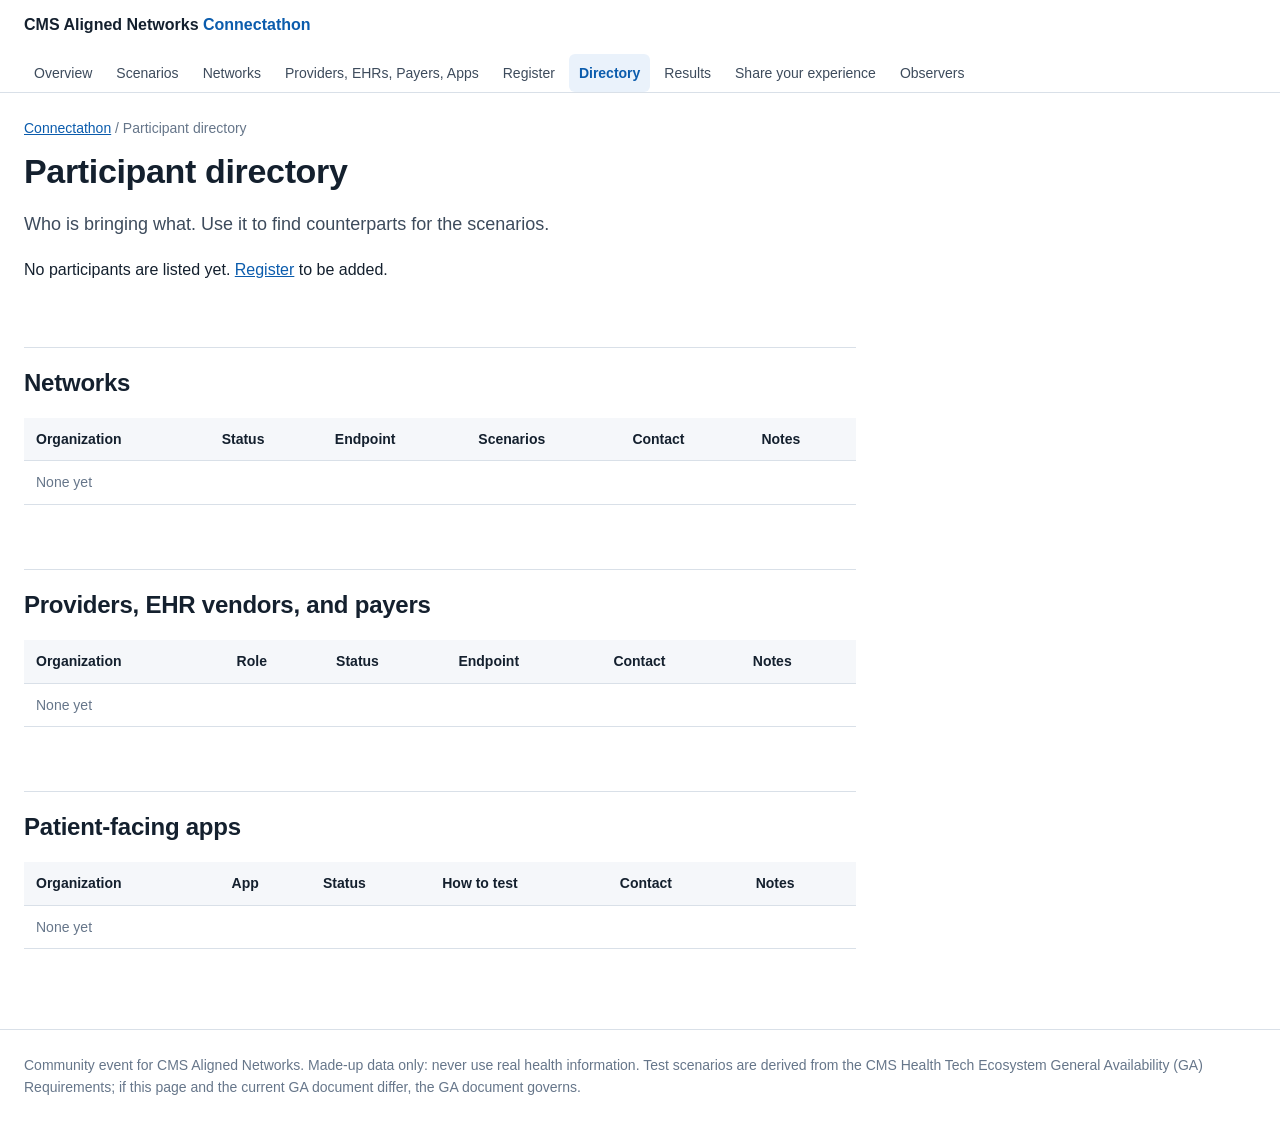
==== directory.html @ 85201ff5 "Add CMS Aligned Networks Connectathon site" ====
<!doctype html>
<html lang="en">
<head>
<meta charset="utf-8">
<meta name="viewport" content="width=device-width, initial-scale=1">
<title>Participant directory | CMS Aligned Networks Connectathon</title>
<link rel="stylesheet" href="site.css">
</head>
<body>
<main class="page"><div class="doc">
<div class="crumb"><a href="index.html">Connectathon</a> / Participant directory</div>
<h1>Participant directory</h1>
<p class="lede">Who is bringing what. Use it to find counterparts for the scenarios.</p>
<p>No participants are listed yet. <a href="register.html">Register</a> to be added.</p>

<h2 id="networks">Networks</h2>
<div class="table-wrap"><table>
  <thead><tr><th>Organization</th><th>Status</th><th>Endpoint</th><th>Scenarios</th><th>Contact</th><th>Notes</th></tr></thead>
  <tbody><tr><td colspan="6" class="muted">None yet</td></tr></tbody>
</table></div>

<h2 id="systems">Providers, EHR vendors, and payers</h2>
<div class="table-wrap"><table>
  <thead><tr><th>Organization</th><th>Role</th><th>Status</th><th>Endpoint</th><th>Contact</th><th>Notes</th></tr></thead>
  <tbody><tr><td colspan="6" class="muted">None yet</td></tr></tbody>
</table></div>

<h2 id="apps">Patient-facing apps</h2>
<div class="table-wrap"><table>
  <thead><tr><th>Organization</th><th>App</th><th>Status</th><th>How to test</th><th>Contact</th><th>Notes</th></tr></thead>
  <tbody><tr><td colspan="6" class="muted">None yet</td></tr></tbody>
</table></div>
</div></main>
<script src="site.js"></script>
</body>
</html>
---- site.css ----
/* CMS Aligned Networks Connectathon: layout modeled on the SMART Health Check-in connectathon pages.
   Design tokens are defined here so the site is fully self-contained. */
:root {
  --brand: #0b5cad;
  --brand-dark: #08437f;
  --brand-tint: #eaf2fb;
  --fg-1: #14202e;
  --fg-2: #3d4b5c;
  --fg-3: #66768a;
  --border: #d9e0e8;
  --bg: #ffffff;
  --bg-soft: #f5f7fa;
  --warn-bg: #fff7e0;
  --warn-border: #e8c76a;
  --font-sans: -apple-system, BlinkMacSystemFont, "Segoe UI", Roboto, Helvetica, Arial, sans-serif;
  --font-mono: ui-monospace, SFMono-Regular, Menlo, Consolas, monospace;
  --fs-sm: 0.875rem; --fs-base: 1rem; --fs-md: 1.125rem; --fs-xl: 1.5rem; --fs-2xl: 2.125rem;
  --lh-tight: 1.2; --lh-normal: 1.6;
  --space-1: 4px; --space-2: 8px; --space-3: 12px; --space-4: 16px; --space-5: 24px; --space-6: 32px; --space-7: 48px; --space-8: 64px;
  --radius-md: 6px;
}
* { box-sizing: border-box; }
body { margin: 0; font-family: var(--font-sans); font-size: var(--fs-base); line-height: var(--lh-normal); color: var(--fg-1); background: var(--bg); -webkit-font-smoothing: antialiased; }
a { color: var(--brand); }

/* Site bar */
.sitebar { border-bottom: 1px solid var(--border); background: var(--bg); position: sticky; top: 0; z-index: 10; }
.sitebar .inner { max-width: 1280px; margin: 0 auto; padding: 0 24px; display: flex; flex-wrap: wrap; align-items: center; gap: 4px 20px; min-height: 56px; }
.sitebar .brand { font-weight: 700; color: var(--fg-1); text-decoration: none; margin-right: auto; padding: 12px 0; }
.sitebar .brand span { color: var(--brand); }
.sitebar nav { display: flex; flex-wrap: wrap; gap: 2px 4px; }
.sitebar nav a { color: var(--fg-2); text-decoration: none; font-size: var(--fs-sm); padding: 8px 10px; border-radius: var(--radius-md); }
.sitebar nav a:hover { background: var(--bg-soft); color: var(--brand); }
.sitebar nav a[aria-current="page"] { color: var(--brand); font-weight: 600; background: var(--brand-tint); }

.page { max-width: 1280px; margin: 0 auto; padding: var(--space-5) 24px var(--space-8); }
@media (max-width: 46rem) { .page { padding: var(--space-4) 16px var(--space-7); } }
.crumb { font-size: var(--fs-sm); color: var(--fg-3); margin-bottom: var(--space-3); }
.doc { max-width: 52rem; }
.doc h1 { font-size: var(--fs-2xl); letter-spacing: -0.01em; line-height: var(--lh-tight); margin: 0 0 var(--space-4); text-wrap: balance; }
.doc h2 { font-size: var(--fs-xl); letter-spacing: -0.01em; margin: var(--space-8) 0 var(--space-3); padding-top: var(--space-4); border-top: 1px solid var(--border); text-wrap: balance; scroll-margin-top: 80px; }
.doc h3 { font-size: var(--fs-md); margin: var(--space-6) 0 var(--space-2); }
.doc p, .doc li { max-width: 44rem; }
.doc li { margin: 4px 0; }
.lede { font-size: var(--fs-md); color: var(--fg-2); }
.muted { color: var(--fg-3); }
code { font-family: var(--font-mono); font-size: 0.9em; background: var(--bg-soft); padding: 1px 5px; border-radius: 4px; }

/* TBD marker and notice */
.tbd { display: inline-block; border: 1px dashed var(--fg-3); border-radius: 4px; padding: 0 6px; font-size: 0.9em; color: var(--fg-2); background: var(--bg-soft); }
.notice { border: 1px solid var(--warn-border); background: var(--warn-bg); border-radius: var(--radius-md); padding: var(--space-3) var(--space-4); margin: var(--space-4) 0; max-width: 44rem; }
.notice p { margin: 0; }

/* Tables */
.table-wrap { overflow-x: auto; margin: var(--space-4) 0; }
table { border-collapse: collapse; width: 100%; font-size: var(--fs-sm); }
th, td { text-align: left; vertical-align: top; padding: 10px 12px; border-bottom: 1px solid var(--border); }
th { background: var(--bg-soft); font-weight: 600; white-space: nowrap; }
td a { overflow-wrap: anywhere; }

/* Pick your path */
.paths { display: grid; grid-template-columns: repeat(auto-fit, minmax(220px, 1fr)); gap: var(--space-3); margin: var(--space-4) 0; max-width: none; }
.paths a.path { display: block; border: 1px solid var(--border); border-radius: var(--radius-md); padding: var(--space-3) var(--space-4); text-decoration: none; color: var(--fg-1); }
.paths a.path:hover { border-color: var(--brand); }
.paths a.path b { display: block; color: var(--brand); margin-bottom: 2px; }
.paths a.path span { display: block; font-size: var(--fs-sm); color: var(--fg-2); }
.paths a.path em { display: block; margin-top: var(--space-2); font-style: normal; font-size: var(--fs-sm); font-weight: 600; color: var(--brand); }

/* Scenario cards */
.scenario { border: 1px solid var(--border); border-radius: var(--radius-md); padding: var(--space-4) var(--space-5); margin: var(--space-4) 0; max-width: 52rem; }
.scenario h3 { margin: 0 0 var(--space-1); }
.scenario .tag { display: inline-block; font-size: 0.75rem; font-weight: 600; text-transform: uppercase; letter-spacing: 0.04em; color: var(--brand); background: var(--brand-tint); border-radius: 4px; padding: 1px 8px; margin-bottom: var(--space-2); }
.scenario .tag.adv { color: var(--fg-2); background: var(--bg-soft); }
.scenario dl { margin: var(--space-3) 0 0; }
.scenario dt { font-weight: 600; font-size: var(--fs-sm); color: var(--fg-3); margin-top: var(--space-3); text-transform: uppercase; letter-spacing: 0.03em; }
.scenario dd { margin: 2px 0 0; }
.scenario ul { margin: 4px 0; padding-left: 20px; }

.status { font-weight: 600; }
footer { border-top: 1px solid var(--border); color: var(--fg-3); font-size: var(--fs-sm); }
footer .inner { max-width: 1280px; margin: 0 auto; padding: var(--space-5) 24px; }
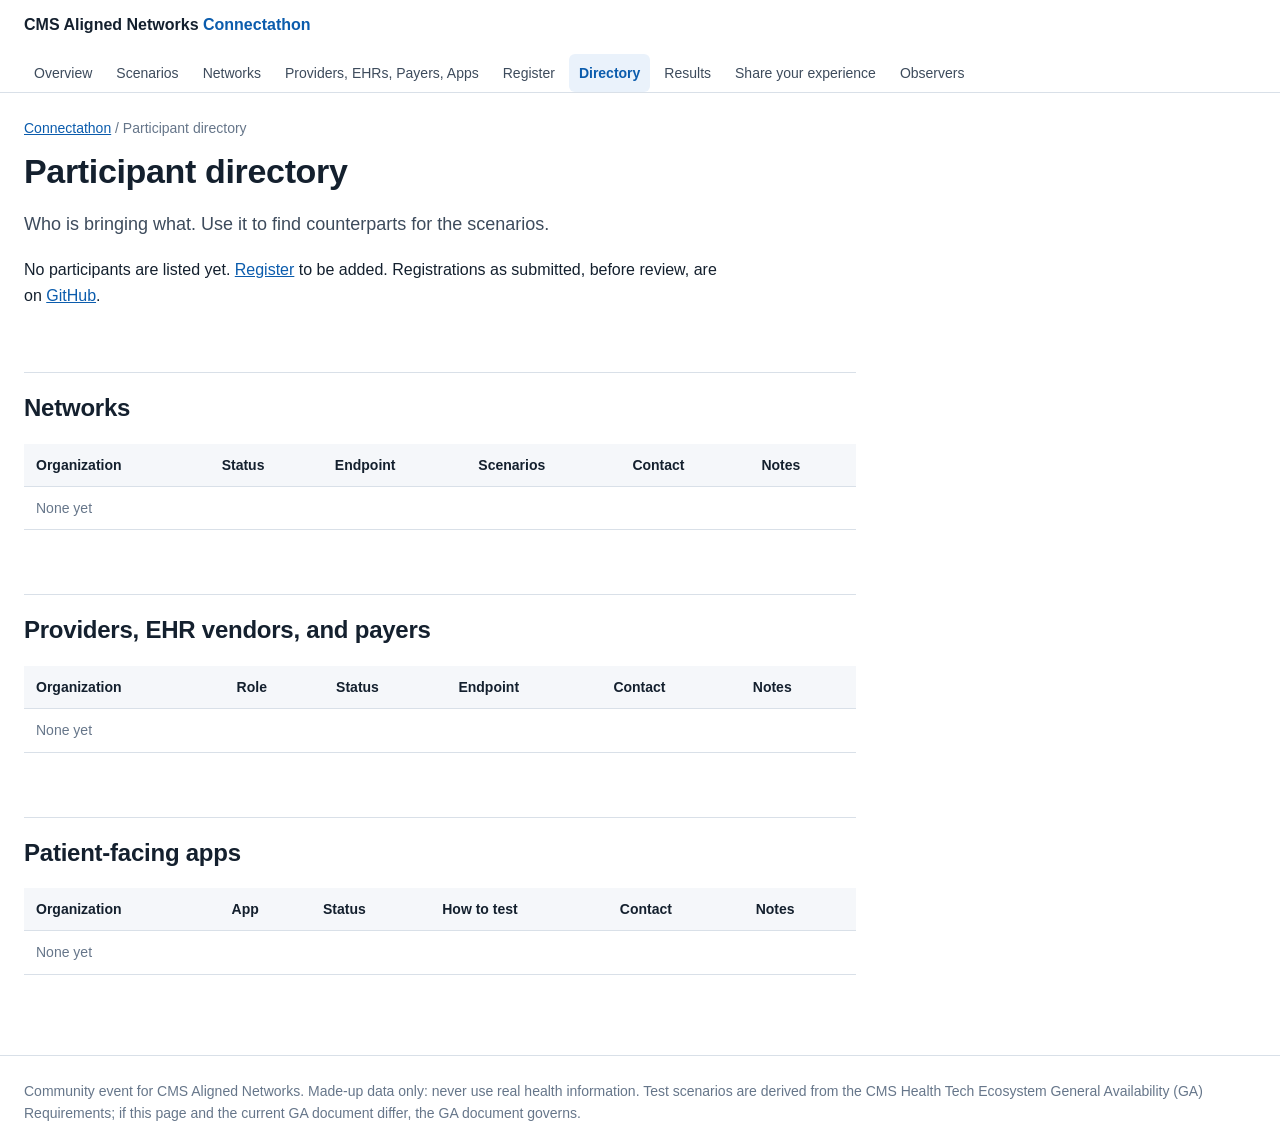
==== commit 13a785db: "Add registration forms for each participant type" ====
--- a/directory.html
+++ b/directory.html
@@ -11,7 +11,7 @@
 <div class="crumb"><a href="index.html">Connectathon</a> / Participant directory</div>
 <h1>Participant directory</h1>
 <p class="lede">Who is bringing what. Use it to find counterparts for the scenarios.</p>
-<p>No participants are listed yet. <a href="register.html">Register</a> to be added.</p>
+<p>No participants are listed yet. <a href="register.html">Register</a> to be added. Registrations as submitted, before review, are on <a href="https://github.com/eclewis5/cms-aligned-networks-connectathon/issues?q=is%3Aissue+label%3Aregistration">GitHub</a>.</p>
 
 <h2 id="networks">Networks</h2>
 <div class="table-wrap"><table>
